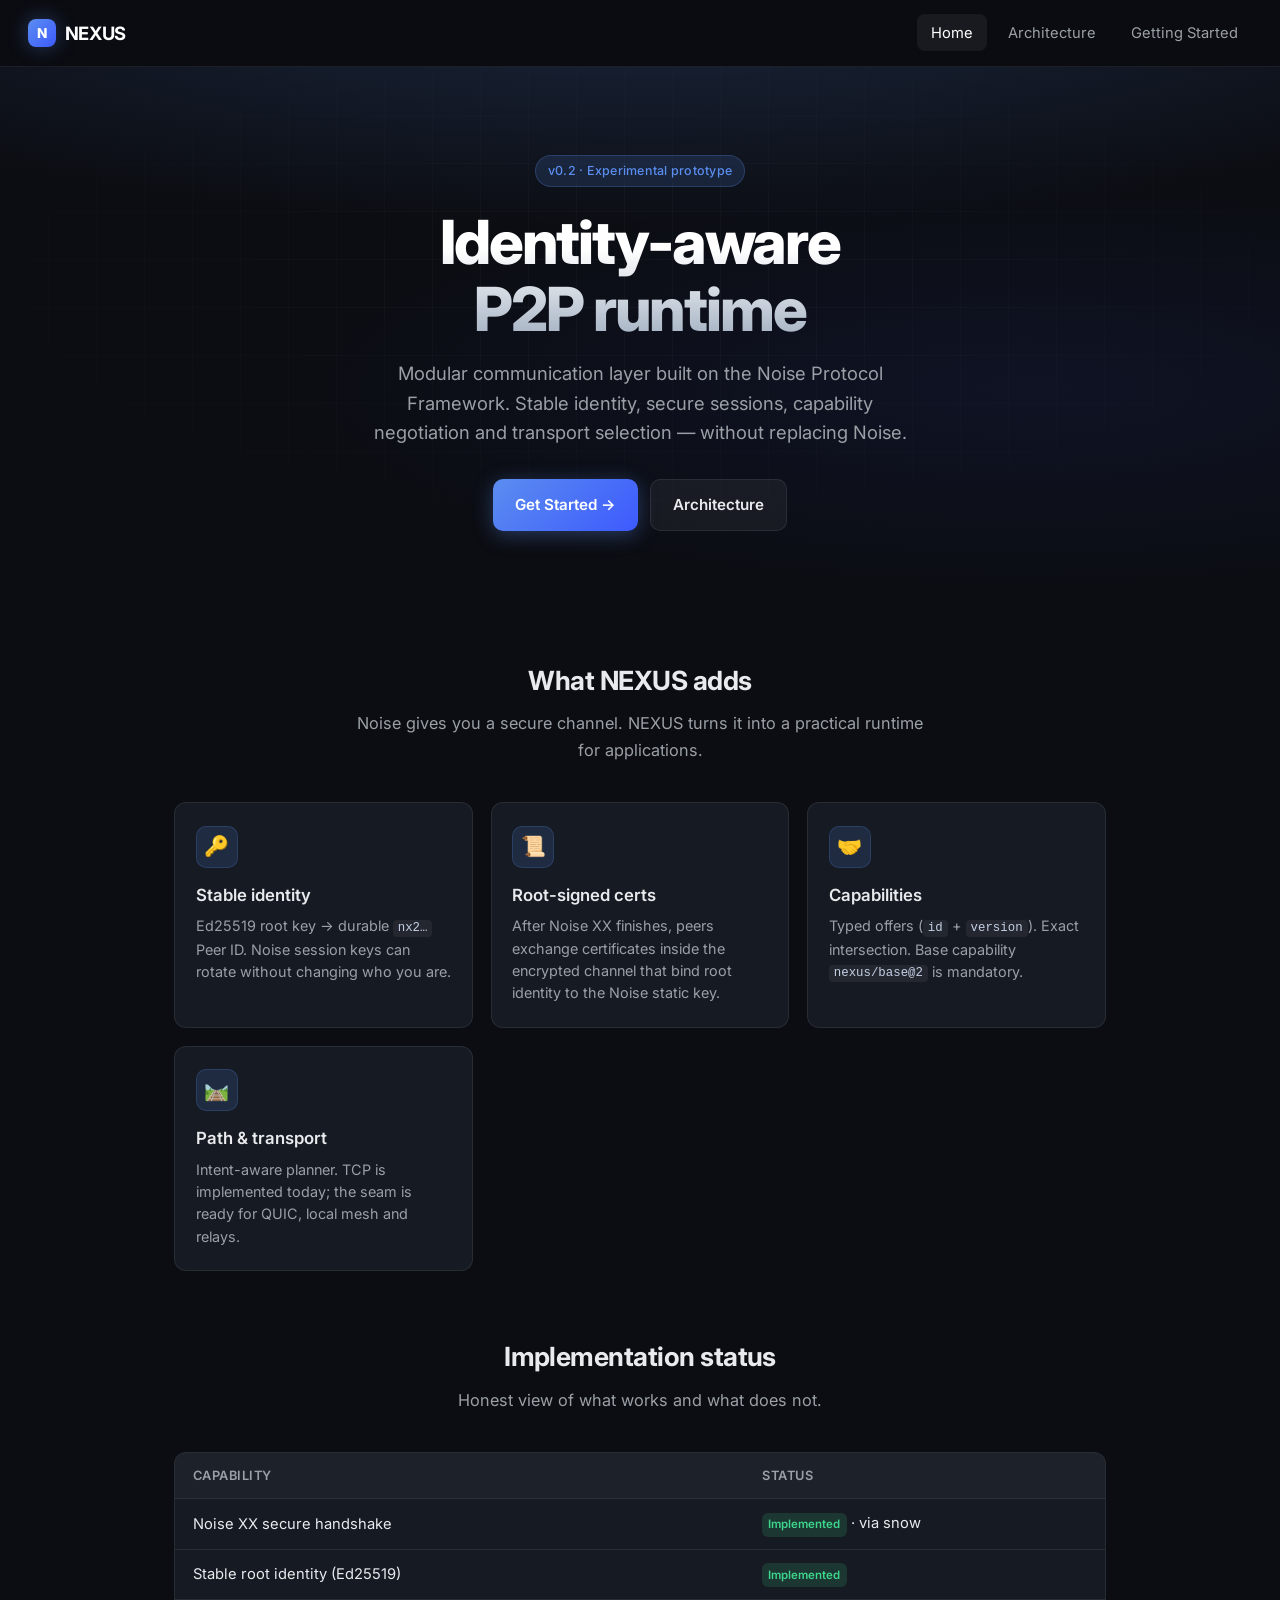
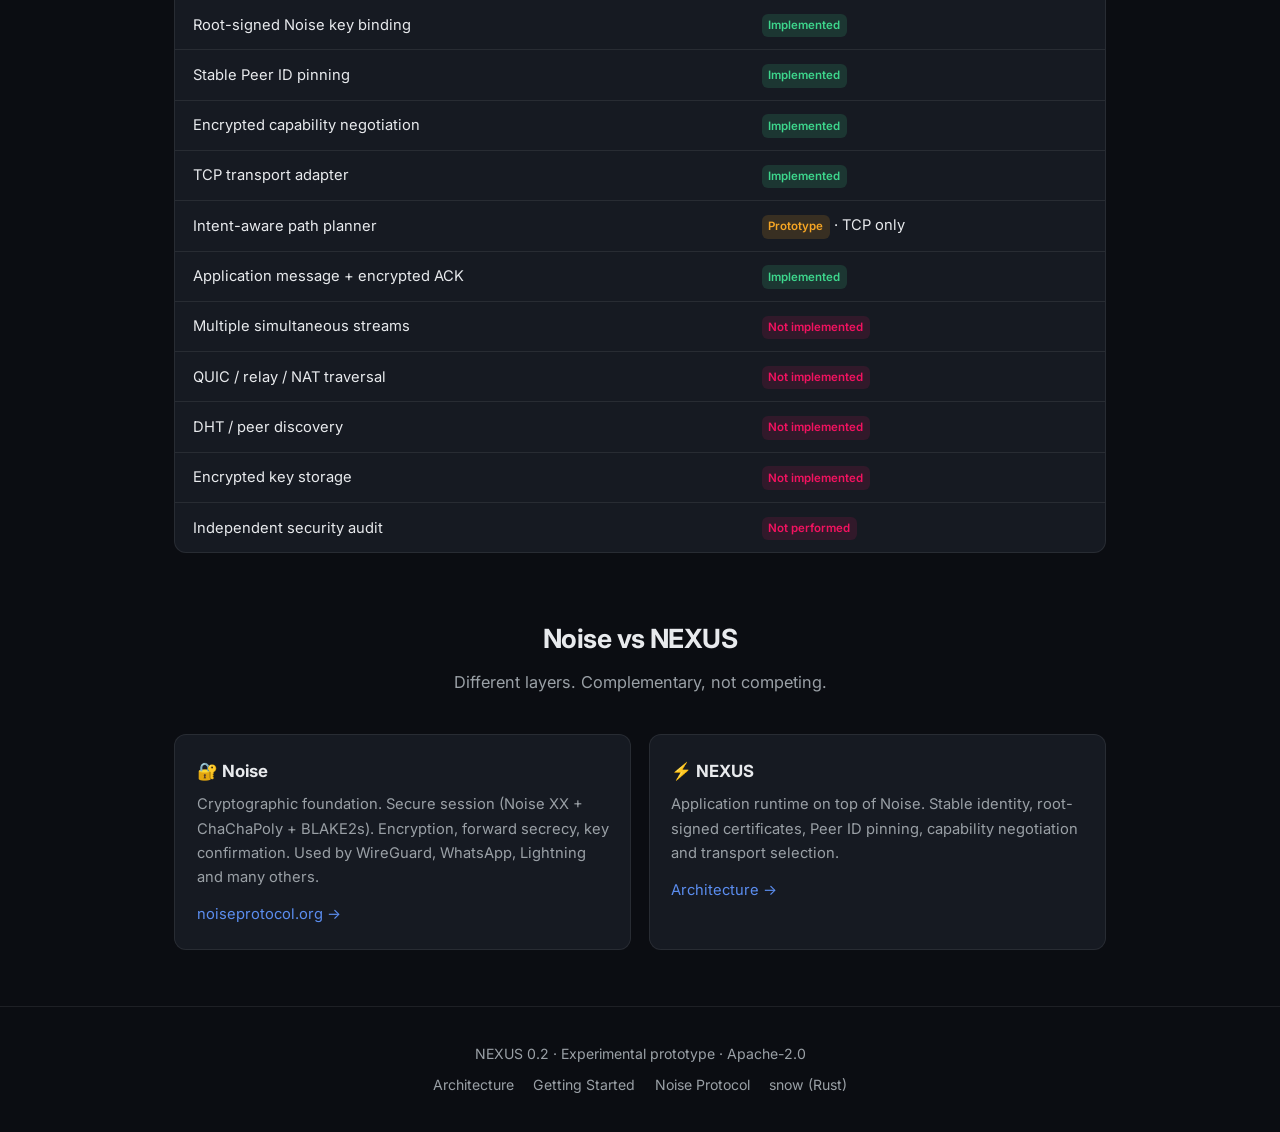
==== index.html @ b713b66c "Add files via upload" ====
<!DOCTYPE html>
<html lang="en">
<head>
  <meta charset="UTF-8">
  <meta name="viewport" content="width=device-width, initial-scale=1">
  <title>NEXUS — Identity-aware P2P runtime</title>
  <link rel="stylesheet" href="style.css">
  <link rel="preconnect" href="https://fonts.googleapis.com">
  <link rel="preconnect" href="https://fonts.gstatic.com" crossorigin>
  <link href="https://fonts.googleapis.com/css2?family=Inter:wght@400;500;600;700;800&display=swap" rel="stylesheet">
</head>
<body>

<nav class="nav">
  <a href="index.html" class="logo">
    <span class="logo-mark">N</span>
    NEXUS
  </a>
  <a href="index.html" class="active">Home</a>
  <a href="architecture.html">Architecture</a>
  <a href="getting-started.html">Getting Started</a>
</nav>

<header class="hero">
  <div class="hero-grid"></div>
  <div class="hero-inner">
    <div class="badge-top">v0.2 · Experimental prototype</div>
    <h1>Identity-aware<br>P2P runtime</h1>
    <p class="tagline">
      Modular communication layer built on the Noise Protocol Framework.
      Stable identity, secure sessions, capability negotiation and transport selection — without replacing Noise.
    </p>
    <div class="hero-actions">
      <a href="getting-started.html" class="btn btn-primary">Get Started →</a>
      <a href="architecture.html" class="btn btn-ghost">Architecture</a>
    </div>
  </div>
</header>

<section class="section">
  <h2 class="section-title">What NEXUS adds</h2>
  <p class="section-lead">
    Noise gives you a secure channel. NEXUS turns it into a practical runtime for applications.
  </p>

  <div class="features">
    <div class="feature">
      <div class="feature-icon">🔑</div>
      <h3>Stable identity</h3>
      <p>Ed25519 root key → durable <code>nx2…</code> Peer ID. Noise session keys can rotate without changing who you are.</p>
    </div>
    <div class="feature">
      <div class="feature-icon">📜</div>
      <h3>Root-signed certs</h3>
      <p>After Noise XX finishes, peers exchange certificates inside the encrypted channel that bind root identity to the Noise static key.</p>
    </div>
    <div class="feature">
      <div class="feature-icon">🤝</div>
      <h3>Capabilities</h3>
      <p>Typed offers (<code>id</code> + <code>version</code>). Exact intersection. Base capability <code>nexus/base@2</code> is mandatory.</p>
    </div>
    <div class="feature">
      <div class="feature-icon">🛤️</div>
      <h3>Path & transport</h3>
      <p>Intent-aware planner. TCP is implemented today; the seam is ready for QUIC, local mesh and relays.</p>
    </div>
  </div>
</section>

<section class="section" style="padding-top: 0.5rem;">
  <h2 class="section-title">Implementation status</h2>
  <p class="section-lead">Honest view of what works and what does not.</p>

  <div class="table-wrap">
    <table>
      <thead>
        <tr><th>Capability</th><th>Status</th></tr>
      </thead>
      <tbody>
        <tr><td>Noise XX secure handshake</td><td><span class="badge badge-yes">Implemented</span> · via snow</td></tr>
        <tr><td>Stable root identity (Ed25519)</td><td><span class="badge badge-yes">Implemented</span></td></tr>
        <tr><td>Root-signed Noise key binding</td><td><span class="badge badge-yes">Implemented</span></td></tr>
        <tr><td>Stable Peer ID pinning</td><td><span class="badge badge-yes">Implemented</span></td></tr>
        <tr><td>Encrypted capability negotiation</td><td><span class="badge badge-yes">Implemented</span></td></tr>
        <tr><td>TCP transport adapter</td><td><span class="badge badge-yes">Implemented</span></td></tr>
        <tr><td>Intent-aware path planner</td><td><span class="badge badge-proto">Prototype</span> · TCP only</td></tr>
        <tr><td>Application message + encrypted ACK</td><td><span class="badge badge-yes">Implemented</span></td></tr>
        <tr><td>Multiple simultaneous streams</td><td><span class="badge badge-no">Not implemented</span></td></tr>
        <tr><td>QUIC / relay / NAT traversal</td><td><span class="badge badge-no">Not implemented</span></td></tr>
        <tr><td>DHT / peer discovery</td><td><span class="badge badge-no">Not implemented</span></td></tr>
        <tr><td>Encrypted key storage</td><td><span class="badge badge-no">Not implemented</span></td></tr>
        <tr><td>Independent security audit</td><td><span class="badge badge-no">Not performed</span></td></tr>
      </tbody>
    </table>
  </div>
</section>

<section class="section" style="padding-top: 0.5rem;">
  <h2 class="section-title">Noise vs NEXUS</h2>
  <p class="section-lead">Different layers. Complementary, not competing.</p>

  <div class="split">
    <div class="card">
      <h3>🔐 Noise</h3>
      <p>
        Cryptographic foundation. Secure session (Noise XX + ChaChaPoly + BLAKE2s).
        Encryption, forward secrecy, key confirmation. Used by WireGuard, WhatsApp, Lightning and many others.
      </p>
      <p style="margin-top:0.8rem;">
        <a href="https://noiseprotocol.org/" target="_blank" rel="noopener">noiseprotocol.org →</a>
      </p>
    </div>
    <div class="card">
      <h3>⚡ NEXUS</h3>
      <p>
        Application runtime on top of Noise. Stable identity, root-signed certificates,
        Peer ID pinning, capability negotiation and transport selection.
      </p>
      <p style="margin-top:0.8rem;">
        <a href="architecture.html">Architecture →</a>
      </p>
    </div>
  </div>
</section>

<footer>
  <p>NEXUS 0.2 · Experimental prototype · Apache-2.0</p>
  <div class="links">
    <a href="architecture.html">Architecture</a>
    <a href="getting-started.html">Getting Started</a>
    <a href="https://noiseprotocol.org/" target="_blank" rel="noopener">Noise Protocol</a>
    <a href="https://github.com/mcginty/snow" target="_blank" rel="noopener">snow (Rust)</a>
  </div>
</footer>

</body>
</html>
---- style.css ----
/* NEXUS — polished dark site */

:root {
  --bg: #0b0d12;
  --bg-elevated: #12151c;
  --bg-card: #161a22;
  --border: rgba(255, 255, 255, 0.08);
  --border-hover: rgba(255, 255, 255, 0.16);
  --text: #e8eaed;
  --text-muted: #9aa0a6;
  --accent: #5b8def;
  --accent-soft: rgba(91, 141, 239, 0.15);
  --accent-hover: #7aa2f7;
  --success: #3dd68c;
  --warning: #f5a524;
  --danger: #f31260;
  --radius: 12px;
  --font: "Inter", -apple-system, BlinkMacSystemFont, "Segoe UI", Roboto, sans-serif;
  --mono: "JetBrains Mono", "SF Mono", ui-monospace, Menlo, Consolas, monospace;
}

* { box-sizing: border-box; margin: 0; padding: 0; }

html { scroll-behavior: smooth; }

body {
  font-family: var(--font);
  background: var(--bg);
  color: var(--text);
  line-height: 1.65;
  min-height: 100vh;
  -webkit-font-smoothing: antialiased;
}

a { color: var(--accent); text-decoration: none; transition: color 0.15s; }
a:hover { color: var(--accent-hover); }

/* Nav */
.nav {
  position: sticky;
  top: 0;
  z-index: 50;
  display: flex;
  align-items: center;
  gap: 0.5rem;
  padding: 0.9rem 1.75rem;
  background: rgba(11, 13, 18, 0.85);
  backdrop-filter: blur(12px);
  border-bottom: 1px solid var(--border);
}

.nav .logo {
  display: flex;
  align-items: center;
  gap: 0.55rem;
  font-weight: 700;
  font-size: 1.15rem;
  color: #fff;
  margin-right: auto;
  letter-spacing: -0.02em;
}

.nav .logo-mark {
  width: 28px;
  height: 28px;
  border-radius: 8px;
  background: linear-gradient(135deg, #5b8def, #3d5afe);
  display: grid;
  place-items: center;
  font-size: 0.85rem;
  font-weight: 800;
  color: #fff;
  box-shadow: 0 0 20px rgba(91, 141, 239, 0.35);
}

.nav a:not(.logo) {
  color: var(--text-muted);
  font-size: 0.92rem;
  padding: 0.4rem 0.85rem;
  border-radius: 8px;
  transition: all 0.15s;
}

.nav a:not(.logo):hover,
.nav a.active {
  color: #fff;
  background: rgba(255, 255, 255, 0.06);
}

/* Hero */
.hero {
  position: relative;
  padding: 5.5rem 1.5rem 4.5rem;
  text-align: center;
  overflow: hidden;
}

.hero::before {
  content: "";
  position: absolute;
  inset: 0;
  background:
    radial-gradient(ellipse 80% 50% at 50% -20%, rgba(91, 141, 239, 0.22), transparent),
    radial-gradient(ellipse 60% 40% at 80% 60%, rgba(61, 90, 254, 0.08), transparent);
  pointer-events: none;
}

.hero-grid {
  position: absolute;
  inset: 0;
  background-image:
    linear-gradient(rgba(255,255,255,0.03) 1px, transparent 1px),
    linear-gradient(90deg, rgba(255,255,255,0.03) 1px, transparent 1px);
  background-size: 48px 48px;
  mask-image: radial-gradient(ellipse 70% 60% at 50% 40%, black, transparent);
  pointer-events: none;
}

.hero-inner {
  position: relative;
  max-width: 720px;
  margin: 0 auto;
}

.badge-top {
  display: inline-flex;
  align-items: center;
  gap: 0.4rem;
  font-size: 0.78rem;
  font-weight: 500;
  color: var(--accent);
  background: var(--accent-soft);
  border: 1px solid rgba(91, 141, 239, 0.25);
  padding: 0.3rem 0.75rem;
  border-radius: 999px;
  margin-bottom: 1.4rem;
  letter-spacing: 0.02em;
}

.hero h1 {
  font-size: clamp(2.6rem, 6vw, 3.8rem);
  font-weight: 800;
  letter-spacing: -0.035em;
  line-height: 1.1;
  margin-bottom: 1rem;
  background: linear-gradient(180deg, #fff 30%, #a0aec0);
  -webkit-background-clip: text;
  -webkit-text-fill-color: transparent;
  background-clip: text;
}

.hero .tagline {
  font-size: 1.15rem;
  color: var(--text-muted);
  max-width: 540px;
  margin: 0 auto 2rem;
  line-height: 1.6;
}

.hero-actions {
  display: flex;
  flex-wrap: wrap;
  gap: 0.75rem;
  justify-content: center;
}

.btn {
  display: inline-flex;
  align-items: center;
  gap: 0.4rem;
  padding: 0.75rem 1.4rem;
  border-radius: 10px;
  font-weight: 600;
  font-size: 0.95rem;
  transition: all 0.18s;
  border: none;
  cursor: pointer;
}

.btn-primary {
  background: linear-gradient(135deg, #5b8def, #3d5afe);
  color: #fff !important;
  box-shadow: 0 4px 20px rgba(91, 141, 239, 0.35);
}

.btn-primary:hover {
  transform: translateY(-1px);
  box-shadow: 0 6px 28px rgba(91, 141, 239, 0.45);
  color: #fff !important;
}

.btn-ghost {
  background: rgba(255, 255, 255, 0.05);
  color: var(--text) !important;
  border: 1px solid var(--border);
}

.btn-ghost:hover {
  background: rgba(255, 255, 255, 0.09);
  border-color: var(--border-hover);
  color: #fff !important;
}

/* Sections */
.section {
  max-width: 980px;
  margin: 0 auto;
  padding: 3.5rem 1.5rem;
}

.section-title {
  font-size: 1.65rem;
  font-weight: 700;
  letter-spacing: -0.02em;
  text-align: center;
  margin-bottom: 0.5rem;
}

.section-lead {
  text-align: center;
  color: var(--text-muted);
  max-width: 580px;
  margin: 0 auto 2.4rem;
  font-size: 1.02rem;
}

/* Feature cards */
.features {
  display: grid;
  grid-template-columns: repeat(auto-fit, minmax(220px, 1fr));
  gap: 1.1rem;
}

.feature {
  background: var(--bg-card);
  border: 1px solid var(--border);
  border-radius: var(--radius);
  padding: 1.4rem 1.3rem;
  transition: border-color 0.2s, transform 0.2s;
}

.feature:hover {
  border-color: var(--border-hover);
  transform: translateY(-2px);
}

.feature-icon {
  width: 42px;
  height: 42px;
  border-radius: 10px;
  display: grid;
  place-items: center;
  font-size: 1.25rem;
  margin-bottom: 0.9rem;
  background: var(--accent-soft);
  border: 1px solid rgba(91, 141, 239, 0.2);
}

.feature h3 {
  font-size: 1.05rem;
  font-weight: 600;
  margin-bottom: 0.35rem;
}

.feature p {
  color: var(--text-muted);
  font-size: 0.9rem;
  line-height: 1.55;
}

/* Tables */
.table-wrap {
  overflow-x: auto;
  border: 1px solid var(--border);
  border-radius: var(--radius);
  background: var(--bg-card);
}

table {
  width: 100%;
  border-collapse: collapse;
  font-size: 0.92rem;
}

th, td {
  text-align: left;
  padding: 0.75rem 1.1rem;
  border-bottom: 1px solid var(--border);
}

th {
  background: rgba(255, 255, 255, 0.03);
  font-weight: 600;
  color: var(--text-muted);
  font-size: 0.8rem;
  text-transform: uppercase;
  letter-spacing: 0.04em;
}

tr:last-child td { border-bottom: none; }

.badge {
  display: inline-block;
  font-size: 0.72rem;
  font-weight: 600;
  padding: 0.2em 0.55em;
  border-radius: 6px;
}

.badge-yes {
  background: rgba(61, 214, 140, 0.15);
  color: var(--success);
}

.badge-no {
  background: rgba(243, 18, 96, 0.12);
  color: #f31260;
}

.badge-proto {
  background: rgba(245, 165, 36, 0.15);
  color: var(--warning);
}

/* Cards */
.split {
  display: grid;
  grid-template-columns: 1fr 1fr;
  gap: 1.1rem;
}

@media (max-width: 640px) {
  .split { grid-template-columns: 1fr; }
}

.card {
  background: var(--bg-card);
  border: 1px solid var(--border);
  border-radius: var(--radius);
  padding: 1.4rem 1.35rem;
}

.card h3 {
  font-size: 1.05rem;
  margin-bottom: 0.45rem;
  display: flex;
  align-items: center;
  gap: 0.45rem;
}

.card p {
  color: var(--text-muted);
  font-size: 0.92rem;
}

/* Code */
code {
  font-family: var(--mono);
  font-size: 0.86em;
  background: rgba(255, 255, 255, 0.06);
  padding: 0.12em 0.4em;
  border-radius: 4px;
  color: #c5d0e6;
}

pre {
  background: #0e1117;
  border: 1px solid var(--border);
  border-radius: var(--radius);
  padding: 1.15rem 1.3rem;
  overflow-x: auto;
  font-size: 0.88rem;
  line-height: 1.55;
  margin: 1rem 0;
}

pre code {
  background: none;
  padding: 0;
  color: #d0d7e2;
}

.mono-block {
  font-family: var(--mono);
  font-size: 0.82rem;
  background: #0e1117;
  border: 1px solid var(--border);
  border-radius: var(--radius);
  padding: 1.2rem 1.4rem;
  overflow-x: auto;
  white-space: pre;
  line-height: 1.55;
  color: #b8c0d0;
}

/* Notice */
.notice {
  background: rgba(243, 18, 96, 0.08);
  border: 1px solid rgba(243, 18, 96, 0.25);
  border-radius: var(--radius);
  padding: 1.2rem 1.35rem;
  color: #f5a0b8;
  font-size: 0.93rem;
  max-width: 640px;
  margin: 0 auto;
}

/* Lists */
ul.clean {
  list-style: none;
  max-width: 520px;
  margin: 0 auto;
}

ul.clean li {
  position: relative;
  padding-left: 1.3rem;
  margin-bottom: 0.45rem;
  color: var(--text-muted);
  font-size: 0.95rem;
}

ul.clean li::before {
  content: "–";
  position: absolute;
  left: 0;
  color: var(--accent);
}

/* Footer */
footer {
  border-top: 1px solid var(--border);
  padding: 2.2rem 1.5rem;
  text-align: center;
  color: var(--text-muted);
  font-size: 0.88rem;
}

footer a { color: var(--text-muted); }
footer a:hover { color: var(--accent); }

footer .links {
  margin-top: 0.5rem;
  display: flex;
  gap: 1.2rem;
  justify-content: center;
  flex-wrap: wrap;
}

@media (max-width: 600px) {
  .nav { padding: 0.75rem 1rem; gap: 0.25rem; }
  .nav a:not(.logo) { padding: 0.35rem 0.55rem; font-size: 0.85rem; }
  .hero { padding: 3.5rem 1rem 3rem; }
}
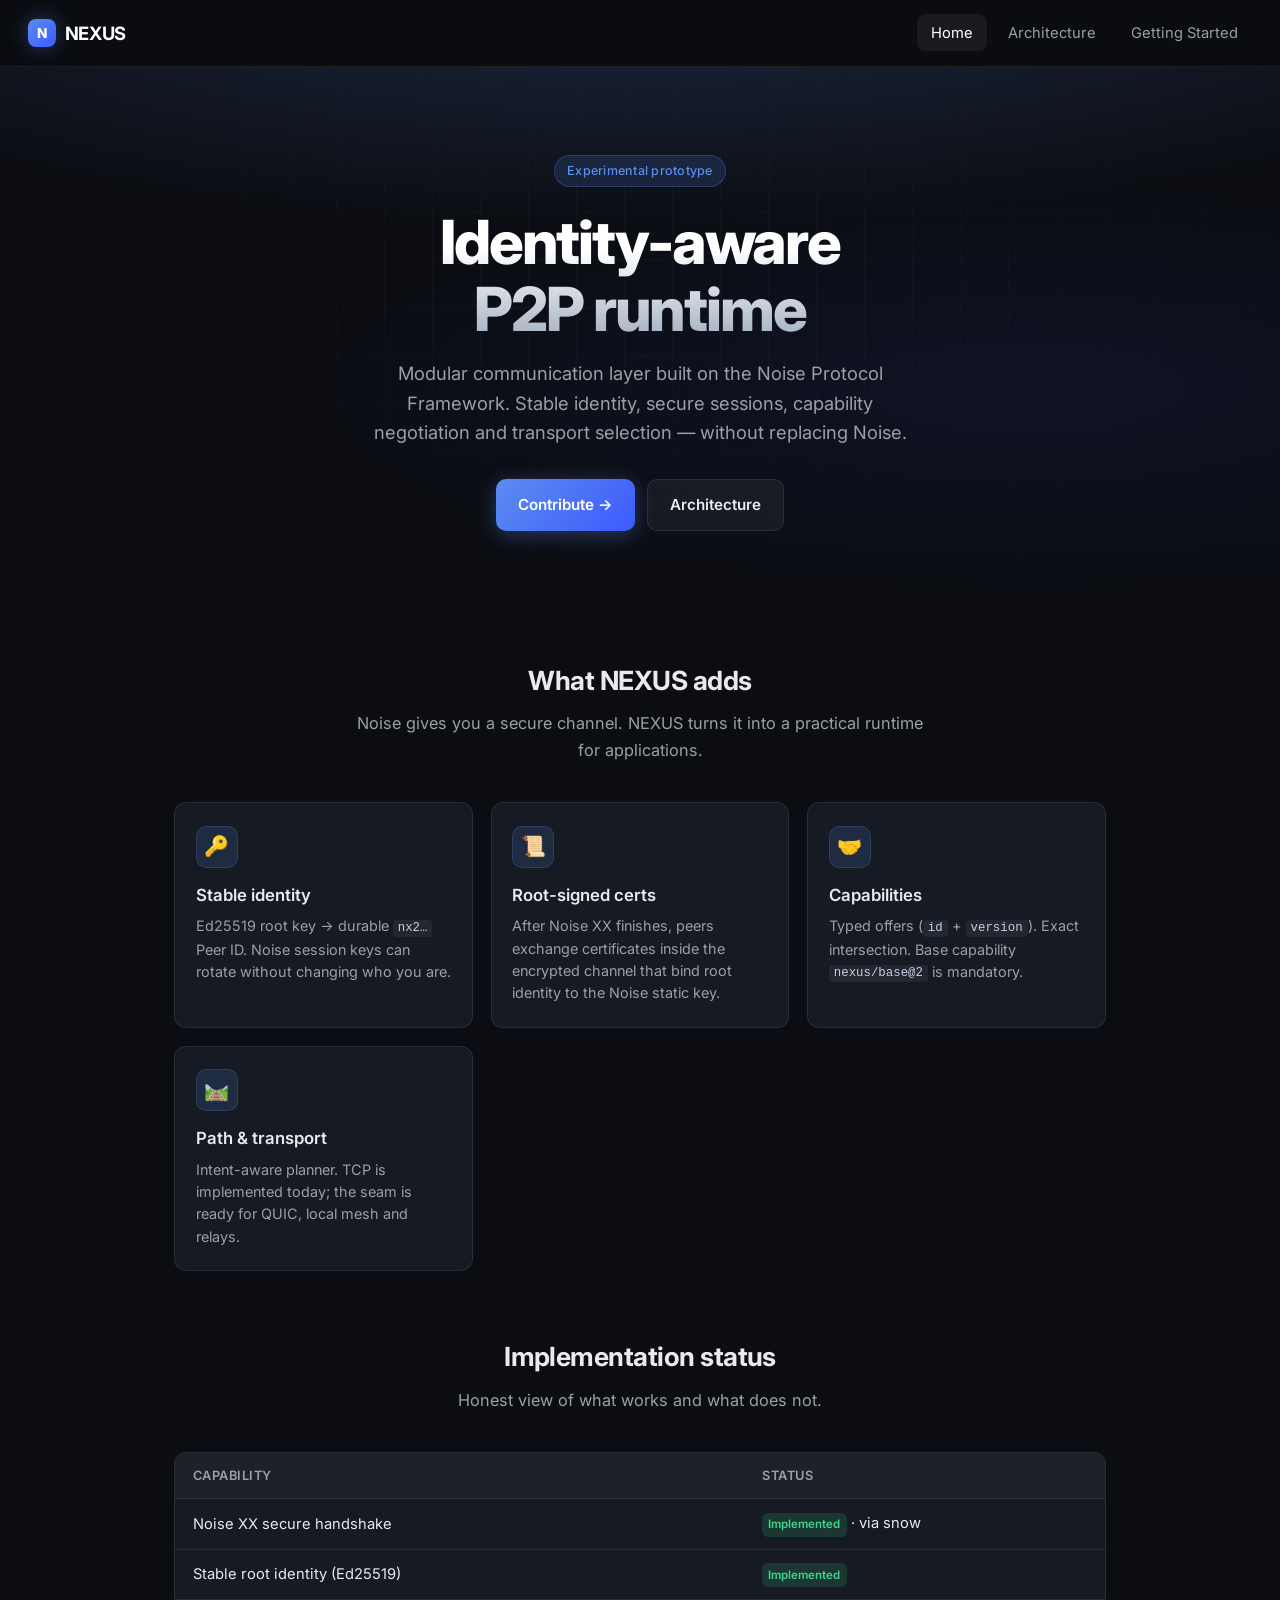
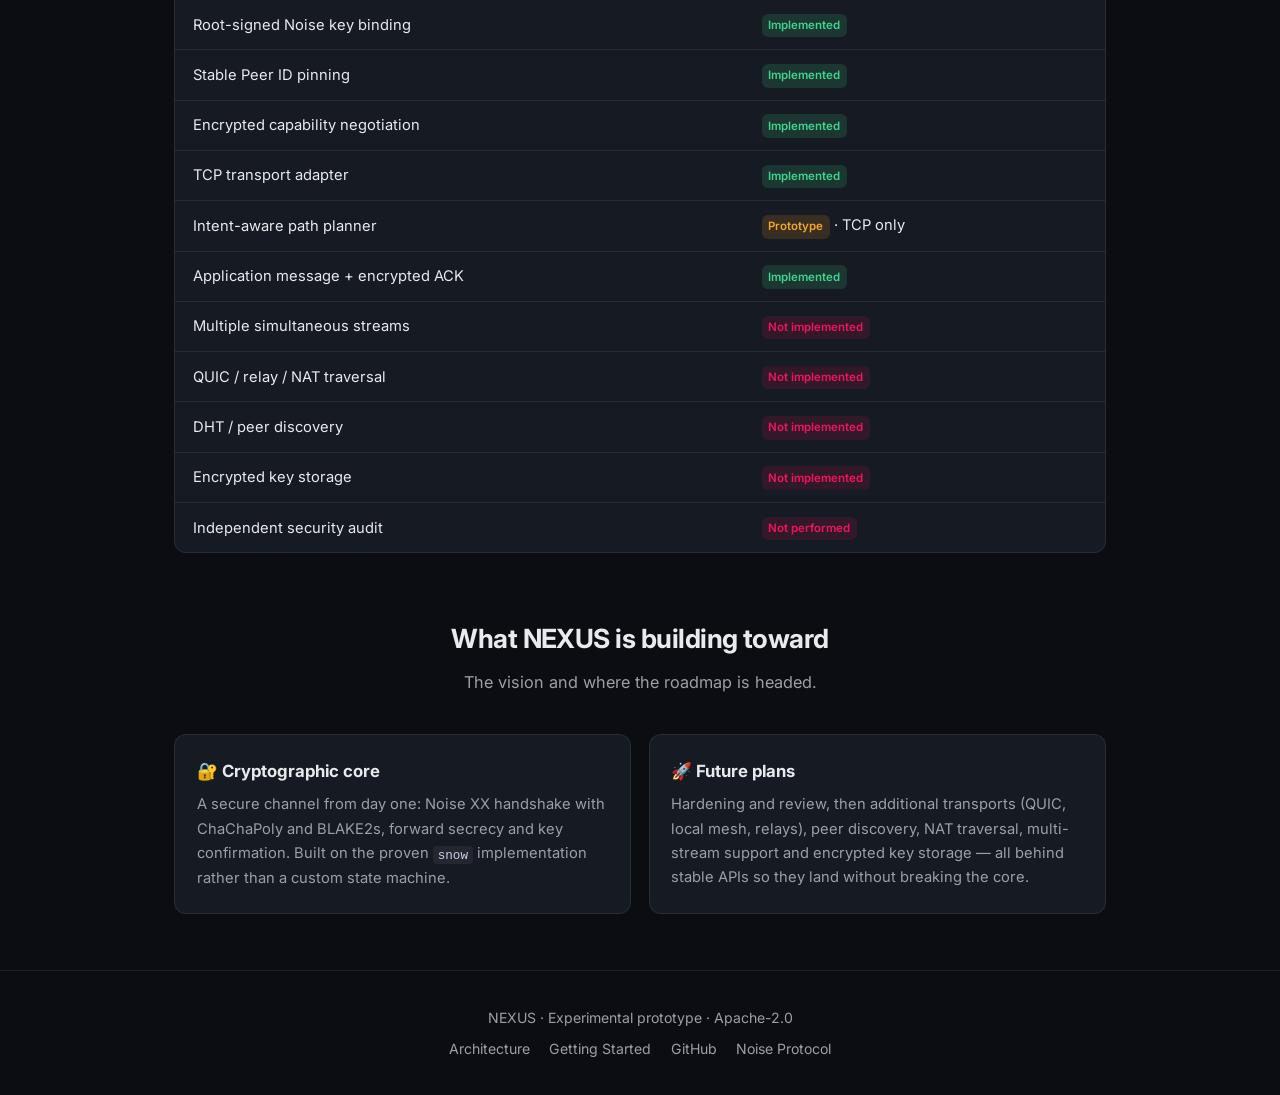
==== commit 8be866b5: "Update index.html" ====
--- a/index.html
+++ b/index.html
@@ -24,14 +24,14 @@
 <header class="hero">
   <div class="hero-grid"></div>
   <div class="hero-inner">
-    <div class="badge-top">v0.2 · Experimental prototype</div>
+    <div class="badge-top">Experimental prototype</div>
     <h1>Identity-aware<br>P2P runtime</h1>
     <p class="tagline">
       Modular communication layer built on the Noise Protocol Framework.
       Stable identity, secure sessions, capability negotiation and transport selection — without replacing Noise.
     </p>
     <div class="hero-actions">
-      <a href="getting-started.html" class="btn btn-primary">Get Started →</a>
+      <a href="https://github.com/papanya02/loom-protocol" class="btn btn-primary" target="_blank" rel="noopener">Contribute →</a>
       <a href="architecture.html" class="btn btn-ghost">Architecture</a>
     </div>
   </div>
@@ -61,7 +61,7 @@
     </div>
     <div class="feature">
       <div class="feature-icon">🛤️</div>
-      <h3>Path & transport</h3>
+      <h3>Path &amp; transport</h3>
       <p>Intent-aware planner. TCP is implemented today; the seam is ready for QUIC, local mesh and relays.</p>
     </div>
   </div>
@@ -96,40 +96,36 @@
 </section>
 
 <section class="section" style="padding-top: 0.5rem;">
-  <h2 class="section-title">Noise vs NEXUS</h2>
-  <p class="section-lead">Different layers. Complementary, not competing.</p>
+  <h2 class="section-title">What NEXUS is building toward</h2>
+  <p class="section-lead">The vision and where the roadmap is headed.</p>
 
   <div class="split">
     <div class="card">
-      <h3>🔐 Noise</h3>
+      <h3>🔐 Cryptographic core</h3>
       <p>
-        Cryptographic foundation. Secure session (Noise XX + ChaChaPoly + BLAKE2s).
-        Encryption, forward secrecy, key confirmation. Used by WireGuard, WhatsApp, Lightning and many others.
-      </p>
-      <p style="margin-top:0.8rem;">
-        <a href="https://noiseprotocol.org/" target="_blank" rel="noopener">noiseprotocol.org →</a>
+        A secure channel from day one: Noise XX handshake with ChaChaPoly and BLAKE2s,
+        forward secrecy and key confirmation. Built on the proven
+        <code>snow</code> implementation rather than a custom state machine.
       </p>
     </div>
     <div class="card">
-      <h3>⚡ NEXUS</h3>
+      <h3>🚀 Future plans</h3>
       <p>
-        Application runtime on top of Noise. Stable identity, root-signed certificates,
-        Peer ID pinning, capability negotiation and transport selection.
-      </p>
-      <p style="margin-top:0.8rem;">
-        <a href="architecture.html">Architecture →</a>
+        Hardening and review, then additional transports (QUIC, local mesh, relays),
+        peer discovery, NAT traversal, multi-stream support and encrypted key storage —
+        all behind stable APIs so they land without breaking the core.
       </p>
     </div>
   </div>
 </section>
 
 <footer>
-  <p>NEXUS 0.2 · Experimental prototype · Apache-2.0</p>
+  <p>NEXUS · Experimental prototype · Apache-2.0</p>
   <div class="links">
     <a href="architecture.html">Architecture</a>
     <a href="getting-started.html">Getting Started</a>
+    <a href="https://github.com/papanya02/loom-protocol" target="_blank" rel="noopener">GitHub</a>
     <a href="https://noiseprotocol.org/" target="_blank" rel="noopener">Noise Protocol</a>
-    <a href="https://github.com/mcginty/snow" target="_blank" rel="noopener">snow (Rust)</a>
   </div>
 </footer>
 
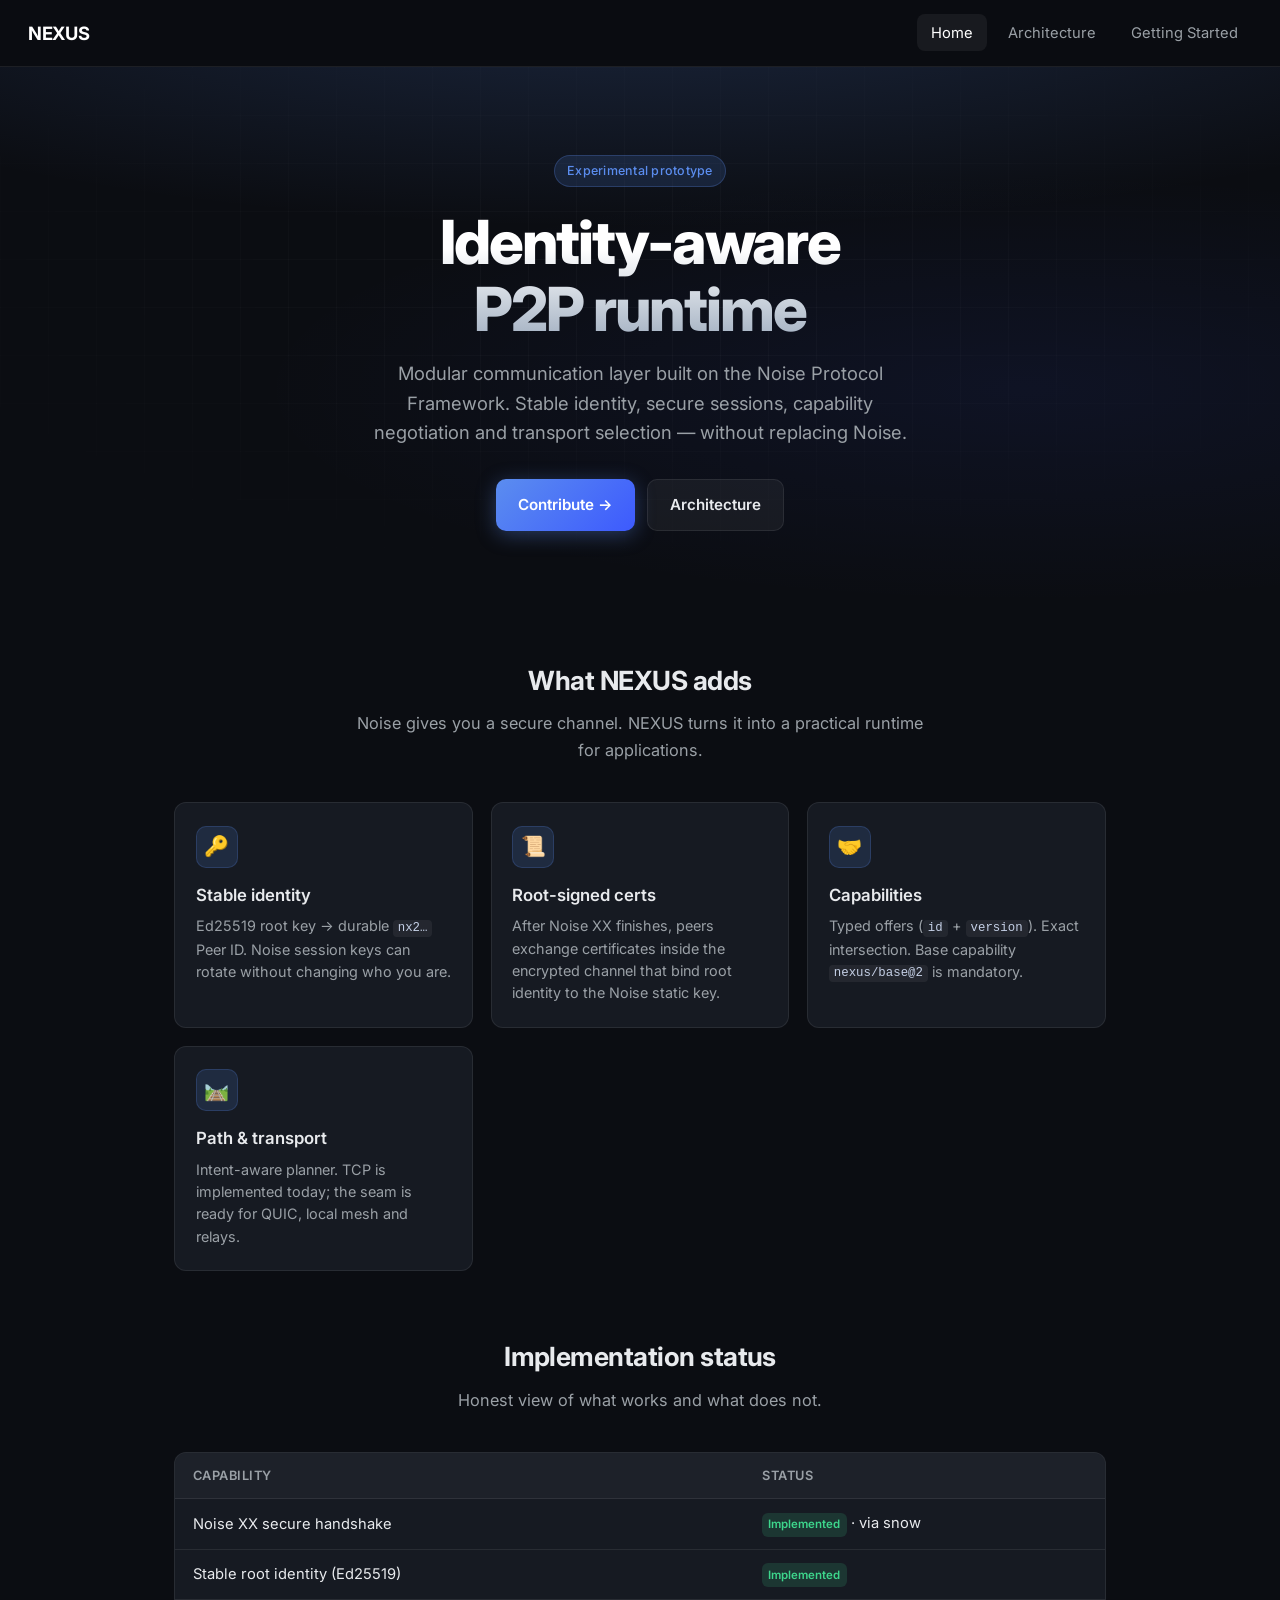
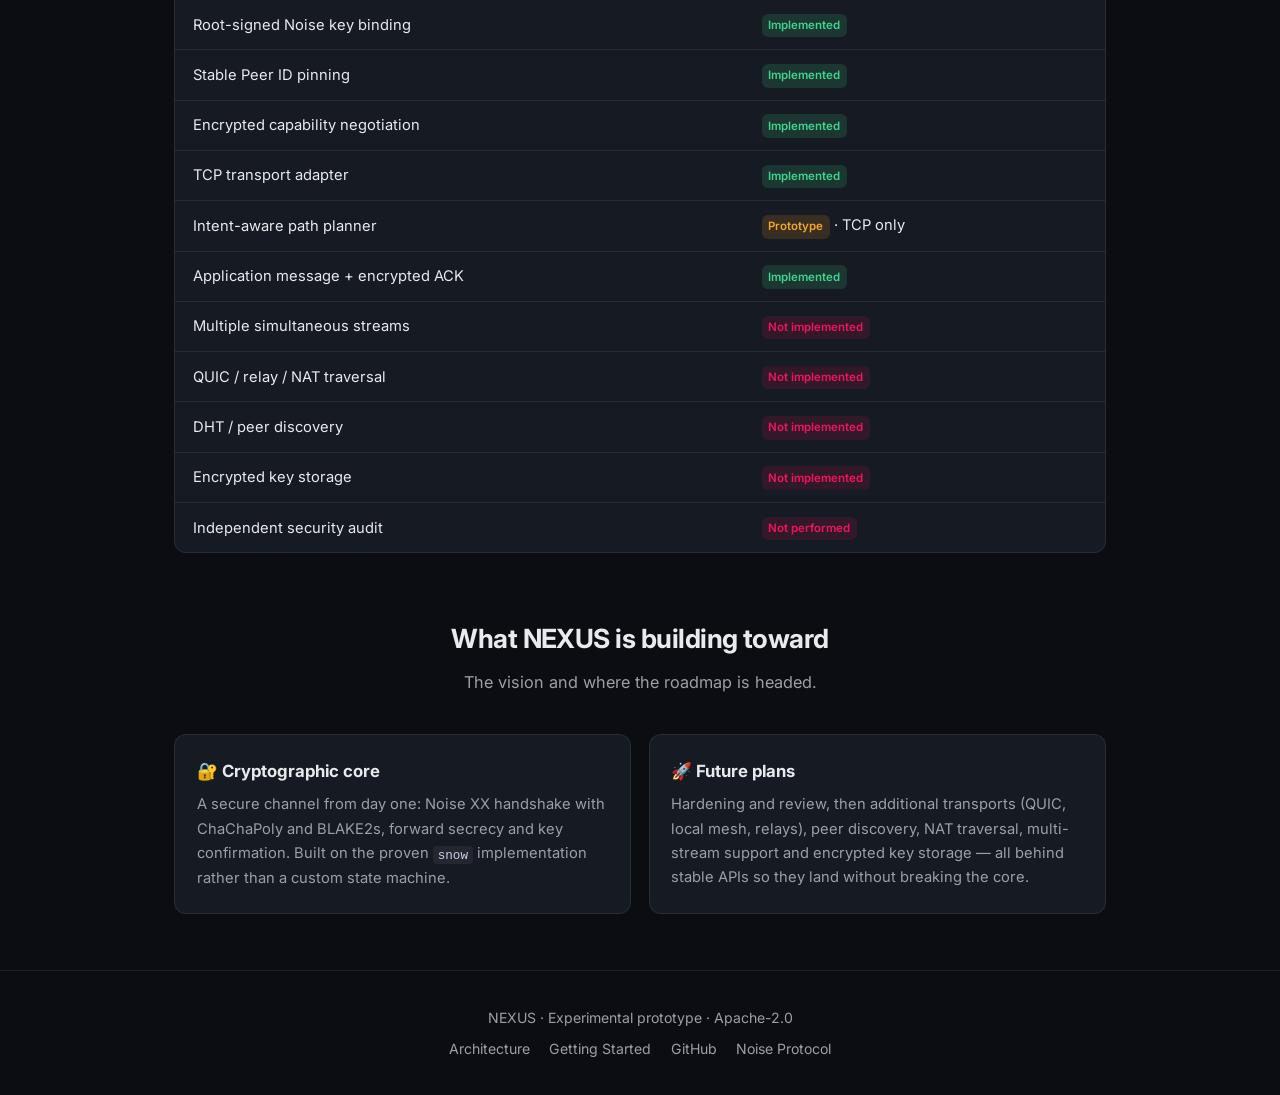
==== commit 4e5d7886: "Update index.html" ====
--- a/index.html
+++ b/index.html
@@ -13,7 +13,6 @@
 
 <nav class="nav">
   <a href="index.html" class="logo">
-    <span class="logo-mark">N</span>
     NEXUS
   </a>
   <a href="index.html" class="active">Home</a>
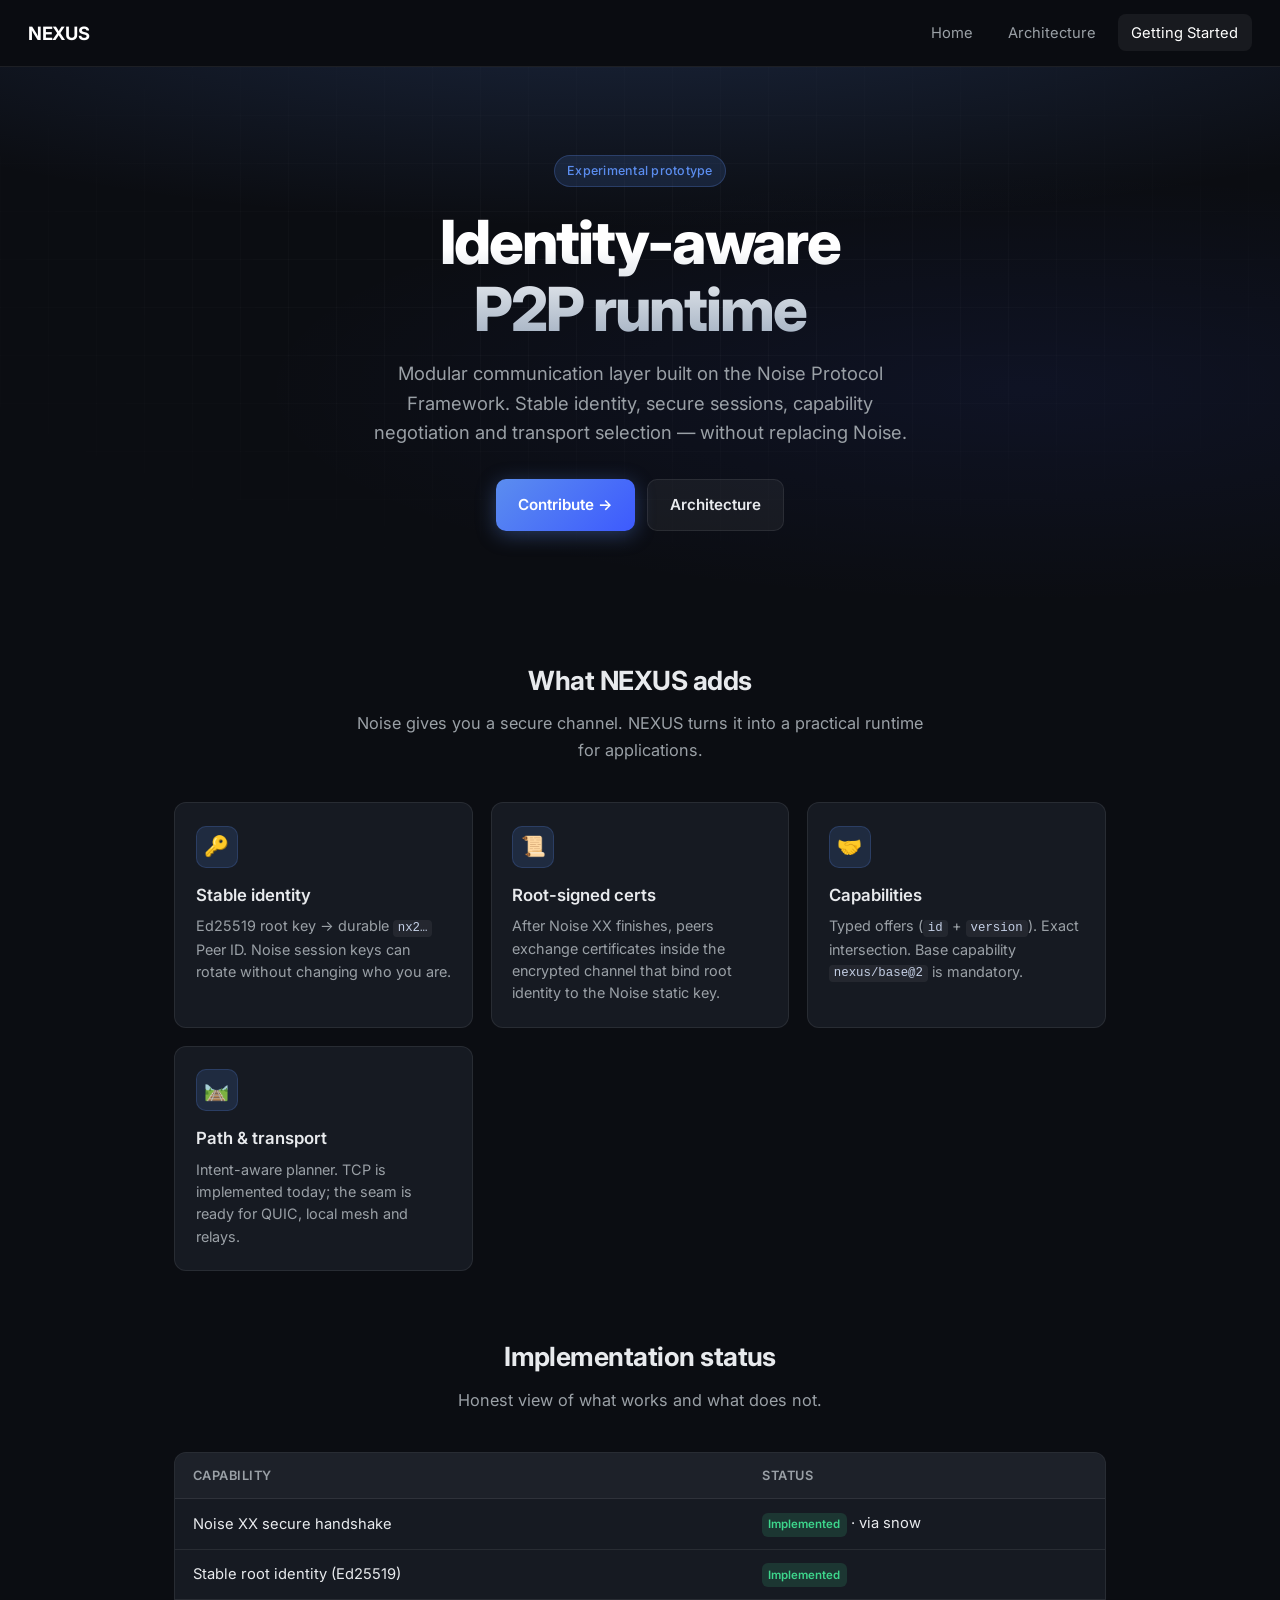
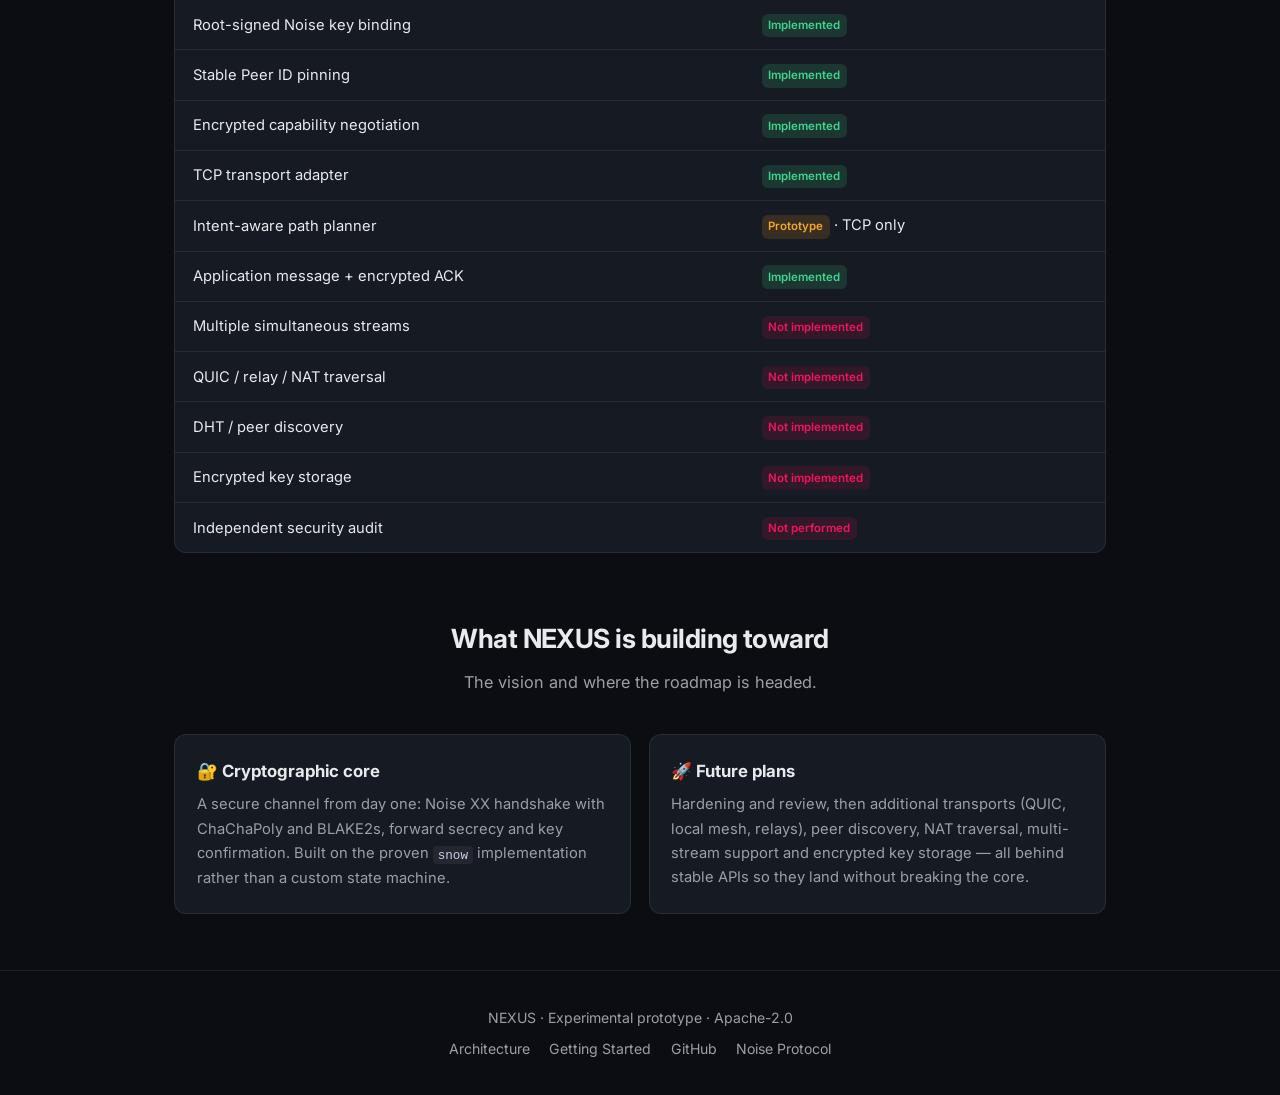
==== commit a6d5a8cf: "Update navigation links in index.html" ====
--- a/index.html
+++ b/index.html
@@ -12,12 +12,10 @@
 <body>
 
 <nav class="nav">
-  <a href="index.html" class="logo">
-    NEXUS
-  </a>
-  <a href="index.html" class="active">Home</a>
+  <a href="index.html" class="logo">NEXUS</a>
+  <a href="index.html">Home</a>
   <a href="architecture.html">Architecture</a>
-  <a href="getting-started.html">Getting Started</a>
+  <a href="getting-started.html" class="active">Getting Started</a>
 </nav>
 
 <header class="hero">
